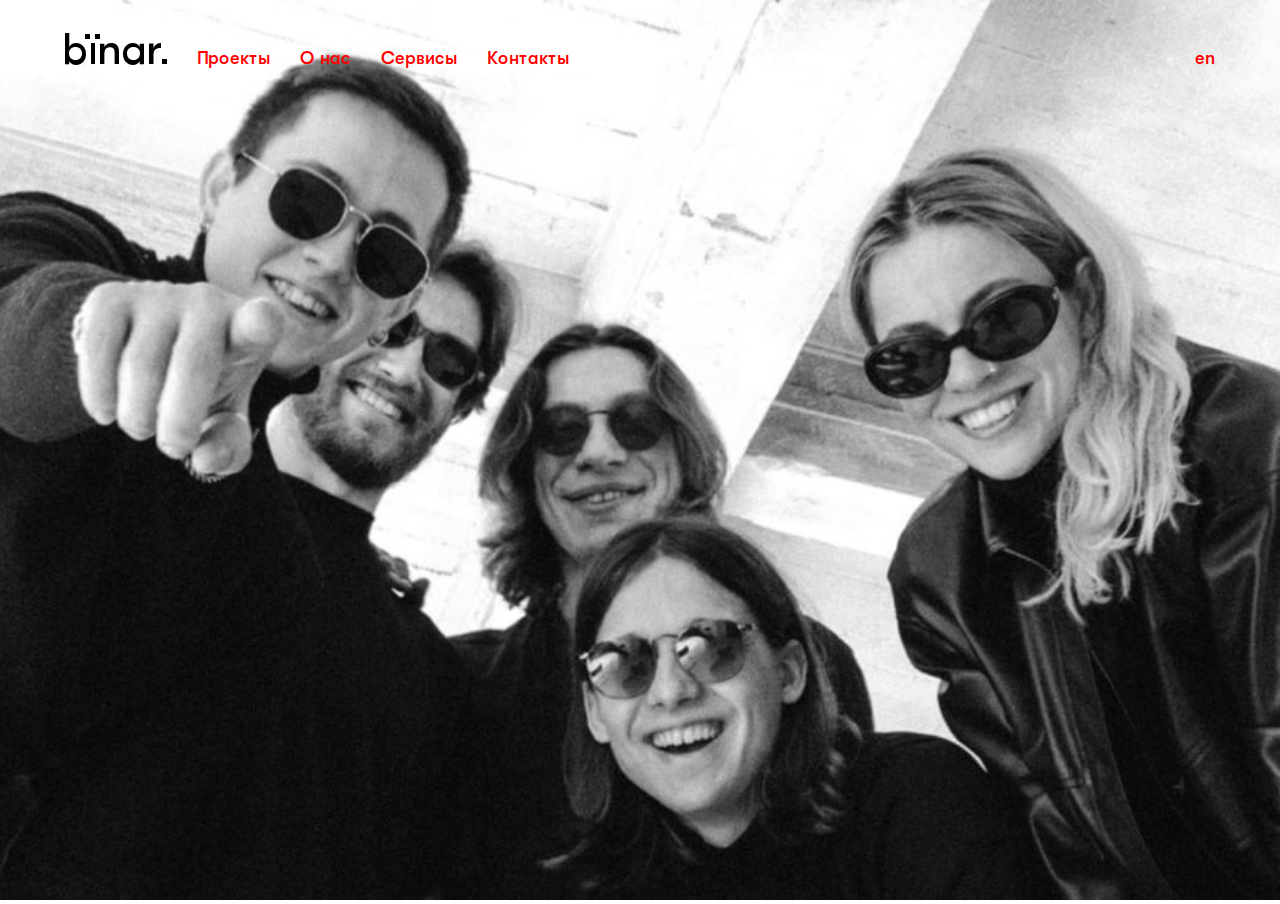
==== binar.html @ 8060cc8f "dddd" ====
<!DOCTYPE html>
<html lang="en">
<head>
    <meta charset="UTF-8">
    <title>_binar_</title>
    <link rel="stylesheet" href="font/stylesheet.css">
    <link rel="stylesheet" href="bibi.css">
</head>
<body>
<div class="main">
    <img class="main__img" src="img/main.jpg" alt="firsrscreen">
    <div class="main__head">
        <a class="main__link main__logo" href="https://www.behance.net/anna_sidorkina?tracking_source=search_projects%7Cbinar">
            <img src="img/LOgo.svg" alt="idinah">
        </a>
        <a class="main__link" href="https://www.behance.net/anna_sidorkina?tracking_source=search_projects%7Cbinar">Проекты</a>
        <a class="main__link" href="https://www.behance.net/anna_sidorkina?tracking_source=search_projects%7Cbinar">О нас</a>
        <a class="main__link" href="https://www.behance.net/anna_sidorkina?tracking_source=search_projects%7Cbinar">Сервисы</a>
        <a class="main__link" href="https://www.behance.net/anna_sidorkina?tracking_source=search_projects%7Cbinar">Контакты</a>
        <div class="main__emptyLink"></div>
        <a class="main__link "
           href="https://www.behance.net/anna_sidorkina?tracking_source=search_projects%7Cbinar">en</a>
    </div>
</div>
</body>
</html>
---- font/stylesheet.css ----
@font-face {
    font-family: 'GT Walsheim Pro';
    src: url('GTWalsheimPro-Light.eot');
    src: local('GT Walsheim Pro Light'), local('GTWalsheimPro-Light'),
        url('GTWalsheimPro-Light.eot?#iefix') format('embedded-opentype'),
        url('GTWalsheimPro-Light.woff2') format('woff2'),
        url('GTWalsheimPro-Light.woff') format('woff'),
        url('GTWalsheimPro-Light.ttf') format('truetype');
    font-weight: 300;
    font-style: normal;
}

@font-face {
    font-family: 'GT Walsheim Pro';
    src: url('GTWalsheimPro-Regular.eot');
    src: local('GT Walsheim Pro Regular'), local('GTWalsheimPro-Regular'),
        url('GTWalsheimPro-Regular.eot?#iefix') format('embedded-opentype'),
        url('GTWalsheimPro-Regular.woff2') format('woff2'),
        url('GTWalsheimPro-Regular.woff') format('woff'),
        url('GTWalsheimPro-Regular.ttf') format('truetype');
    font-weight: normal;
    font-style: normal;
}

@font-face {
    font-family: 'GT Walsheim Pro';
    src: url('GTWalsheimPro-ThinOblique.eot');
    src: local('GT Walsheim Pro Thin Oblique'), local('GTWalsheimPro-ThinOblique'),
        url('GTWalsheimPro-ThinOblique.eot?#iefix') format('embedded-opentype'),
        url('GTWalsheimPro-ThinOblique.woff2') format('woff2'),
        url('GTWalsheimPro-ThinOblique.woff') format('woff'),
        url('GTWalsheimPro-ThinOblique.ttf') format('truetype');
    font-weight: 100;
    font-style: italic;
}

@font-face {
    font-family: 'GT Walsheim Pro';
    src: url('GTWalsheimPro-Thin.eot');
    src: local('GT Walsheim Pro Thin'), local('GTWalsheimPro-Thin'),
        url('GTWalsheimPro-Thin.eot?#iefix') format('embedded-opentype'),
        url('GTWalsheimPro-Thin.woff2') format('woff2'),
        url('GTWalsheimPro-Thin.woff') format('woff'),
        url('GTWalsheimPro-Thin.ttf') format('truetype');
    font-weight: 100;
    font-style: normal;
}

@font-face {
    font-family: 'GT Walsheim Pro';
    src: url('GTWalsheimPro-BoldOblique.eot');
    src: local('GT Walsheim Pro Bold Oblique'), local('GTWalsheimPro-BoldOblique'),
        url('GTWalsheimPro-BoldOblique.eot?#iefix') format('embedded-opentype'),
        url('GTWalsheimPro-BoldOblique.woff2') format('woff2'),
        url('GTWalsheimPro-BoldOblique.woff') format('woff'),
        url('GTWalsheimPro-BoldOblique.ttf') format('truetype');
    font-weight: bold;
    font-style: italic;
}

@font-face {
    font-family: 'GT Walsheim Pro Ultra';
    src: url('GTWalsheimPro-UltraBold.eot');
    src: local('GT Walsheim Pro Ultra Bold'), local('GTWalsheimPro-UltraBold'),
        url('GTWalsheimPro-UltraBold.eot?#iefix') format('embedded-opentype'),
        url('GTWalsheimPro-UltraBold.woff2') format('woff2'),
        url('GTWalsheimPro-UltraBold.woff') format('woff'),
        url('GTWalsheimPro-UltraBold.ttf') format('truetype');
    font-weight: 800;
    font-style: normal;
}

@font-face {
    font-family: 'GT Walsheim Pro Ultra';
    src: url('GTWalsheimPro-UltraBoldOblique.eot');
    src: local('GT Walsheim Pro Ultra Bold Oblique'), local('GTWalsheimPro-UltraBoldOblique'),
        url('GTWalsheimPro-UltraBoldOblique.eot?#iefix') format('embedded-opentype'),
        url('GTWalsheimPro-UltraBoldOblique.woff2') format('woff2'),
        url('GTWalsheimPro-UltraBoldOblique.woff') format('woff'),
        url('GTWalsheimPro-UltraBoldOblique.ttf') format('truetype');
    font-weight: 800;
    font-style: italic;
}

@font-face {
    font-family: 'GT Walsheim Pro';
    src: url('GTWalsheimPro-MediumOblique.eot');
    src: local('GT Walsheim Pro Medium Oblique'), local('GTWalsheimPro-MediumOblique'),
        url('GTWalsheimPro-MediumOblique.eot?#iefix') format('embedded-opentype'),
        url('GTWalsheimPro-MediumOblique.woff2') format('woff2'),
        url('GTWalsheimPro-MediumOblique.woff') format('woff'),
        url('GTWalsheimPro-MediumOblique.ttf') format('truetype');
    font-weight: 500;
    font-style: italic;
}

@font-face {
    font-family: 'GT Walsheim Pro';
    src: url('GTWalsheimPro-Bold.eot');
    src: local('GT Walsheim Pro Bold'), local('GTWalsheimPro-Bold'),
        url('GTWalsheimPro-Bold.eot?#iefix') format('embedded-opentype'),
        url('GTWalsheimPro-Bold.woff2') format('woff2'),
        url('GTWalsheimPro-Bold.woff') format('woff'),
        url('GTWalsheimPro-Bold.ttf') format('truetype');
    font-weight: bold;
    font-style: normal;
}

@font-face {
    font-family: 'GT Walsheim Pro';
    src: url('GTWalsheimPro-Medium.eot');
    src: local('GT Walsheim Pro Medium'), local('GTWalsheimPro-Medium'),
        url('GTWalsheimPro-Medium.eot?#iefix') format('embedded-opentype'),
        url('GTWalsheimPro-Medium.woff2') format('woff2'),
        url('GTWalsheimPro-Medium.woff') format('woff'),
        url('GTWalsheimPro-Medium.ttf') format('truetype');
    font-weight: 500;
    font-style: normal;
}

@font-face {
    font-family: 'GT Walsheim Pro';
    src: url('GTWalsheimPro-RegularOblique.eot');
    src: local('GT Walsheim Pro Regular Oblique'), local('GTWalsheimPro-RegularOblique'),
        url('GTWalsheimPro-RegularOblique.eot?#iefix') format('embedded-opentype'),
        url('GTWalsheimPro-RegularOblique.woff2') format('woff2'),
        url('GTWalsheimPro-RegularOblique.woff') format('woff'),
        url('GTWalsheimPro-RegularOblique.ttf') format('truetype');
    font-weight: normal;
    font-style: italic;
}

@font-face {
    font-family: 'GT Walsheim Pro';
    src: url('GTWalsheimPro-LightOblique.eot');
    src: local('GT Walsheim Pro Light Oblique'), local('GTWalsheimPro-LightOblique'),
        url('GTWalsheimPro-LightOblique.eot?#iefix') format('embedded-opentype'),
        url('GTWalsheimPro-LightOblique.woff2') format('woff2'),
        url('GTWalsheimPro-LightOblique.woff') format('woff'),
        url('GTWalsheimPro-LightOblique.ttf') format('truetype');
    font-weight: 300;
    font-style: italic;
}

@font-face {
    font-family: 'GT Walsheim Pro Ultra';
    src: url('GTWalsheimPro-UltraLight.eot');
    src: local('GT Walsheim Pro Ultra Light'), local('GTWalsheimPro-UltraLight'),
        url('GTWalsheimPro-UltraLight.eot?#iefix') format('embedded-opentype'),
        url('GTWalsheimPro-UltraLight.woff2') format('woff2'),
        url('GTWalsheimPro-UltraLight.woff') format('woff'),
        url('GTWalsheimPro-UltraLight.ttf') format('truetype');
    font-weight: 200;
    font-style: normal;
}

@font-face {
    font-family: 'GT Walsheim Pro Ultra';
    src: url('GTWalsheimPro-UltraLightOblique.eot');
    src: local('GT Walsheim Pro Ultra Light Oblique'), local('GTWalsheimPro-UltraLightOblique'),
        url('GTWalsheimPro-UltraLightOblique.eot?#iefix') format('embedded-opentype'),
        url('GTWalsheimPro-UltraLightOblique.woff2') format('woff2'),
        url('GTWalsheimPro-UltraLightOblique.woff') format('woff'),
        url('GTWalsheimPro-UltraLightOblique.ttf') format('truetype');
    font-weight: 200;
    font-style: italic;
}

@font-face {
    font-family: 'GT Walsheim Pro';
    src: url('GTWalsheimPro-BlackOblique.eot');
    src: local('GT Walsheim Pro Black Oblique'), local('GTWalsheimPro-BlackOblique'),
        url('GTWalsheimPro-BlackOblique.eot?#iefix') format('embedded-opentype'),
        url('GTWalsheimPro-BlackOblique.woff2') format('woff2'),
        url('GTWalsheimPro-BlackOblique.woff') format('woff'),
        url('GTWalsheimPro-BlackOblique.ttf') format('truetype');
    font-weight: 900;
    font-style: italic;
}

@font-face {
    font-family: 'GT Walsheim Pro';
    src: url('GTWalsheimPro-Black.eot');
    src: local('GT Walsheim Pro Black'), local('GTWalsheimPro-Black'),
        url('GTWalsheimPro-Black.eot?#iefix') format('embedded-opentype'),
        url('GTWalsheimPro-Black.woff2') format('woff2'),
        url('GTWalsheimPro-Black.woff') format('woff'),
        url('GTWalsheimPro-Black.ttf') format('truetype');
    font-weight: 900;
    font-style: normal;
}

@font-face {
    font-family: 'GT Walsheim Pro Cond Ultra';
    src: url('GTWalsheimPro-CondensedUltraBold.eot');
    src: local('GT Walsheim Pro Condensed Ultra Bold'), local('GTWalsheimPro-CondensedUltraBold'),
        url('GTWalsheimPro-CondensedUltraBold.eot?#iefix') format('embedded-opentype'),
        url('GTWalsheimPro-CondensedUltraBold.woff2') format('woff2'),
        url('GTWalsheimPro-CondensedUltraBold.woff') format('woff'),
        url('GTWalsheimPro-CondensedUltraBold.ttf') format('truetype');
    font-weight: 800;
    font-style: normal;
}

@font-face {
    font-family: 'GT Walsheim Pro Condensed';
    src: url('GTWalsheimPro-CondensedLight.eot');
    src: local('GT Walsheim Pro Condensed Light'), local('GTWalsheimPro-CondensedLight'),
        url('GTWalsheimPro-CondensedLight.eot?#iefix') format('embedded-opentype'),
        url('GTWalsheimPro-CondensedLight.woff2') format('woff2'),
        url('GTWalsheimPro-CondensedLight.woff') format('woff'),
        url('GTWalsheimPro-CondensedLight.ttf') format('truetype');
    font-weight: 300;
    font-style: normal;
}

@font-face {
    font-family: 'GT Walsheim Pro Condensed';
    src: url('GTWalsheimPro-CondensedBoldOblique.eot');
    src: local('GT Walsheim Pro Condensed Bold Oblique'), local('GTWalsheimPro-CondensedBoldOblique'),
        url('GTWalsheimPro-CondensedBoldOblique.eot?#iefix') format('embedded-opentype'),
        url('GTWalsheimPro-CondensedBoldOblique.woff2') format('woff2'),
        url('GTWalsheimPro-CondensedBoldOblique.woff') format('woff'),
        url('GTWalsheimPro-CondensedBoldOblique.ttf') format('truetype');
    font-weight: bold;
    font-style: italic;
}

@font-face {
    font-family: 'GT Walsheim Pro Condensed';
    src: url('GTWalsheimPro-CondensedLightOblique.eot');
    src: local('GT Walsheim Pro Condensed Light Oblique'), local('GTWalsheimPro-CondensedLightOblique'),
        url('GTWalsheimPro-CondensedLightOblique.eot?#iefix') format('embedded-opentype'),
        url('GTWalsheimPro-CondensedLightOblique.woff2') format('woff2'),
        url('GTWalsheimPro-CondensedLightOblique.woff') format('woff'),
        url('GTWalsheimPro-CondensedLightOblique.ttf') format('truetype');
    font-weight: 300;
    font-style: italic;
}

@font-face {
    font-family: 'GT Walsheim Pro Condensed';
    src: url('GTWalsheimPro-CondensedThin.eot');
    src: local('GT Walsheim Pro Condensed Thin'), local('GTWalsheimPro-CondensedThin'),
        url('GTWalsheimPro-CondensedThin.eot?#iefix') format('embedded-opentype'),
        url('GTWalsheimPro-CondensedThin.woff2') format('woff2'),
        url('GTWalsheimPro-CondensedThin.woff') format('woff'),
        url('GTWalsheimPro-CondensedThin.ttf') format('truetype');
    font-weight: 100;
    font-style: normal;
}

@font-face {
    font-family: 'GTWalsheimPro-CondensedULightIt';
    src: url('GTWalsheimPro-CondensedUltraLightOblique.eot');
    src: local('GT Walsheim Pro Condensed Ultra Light Oblique'), local('GTWalsheimPro-CondensedUltraLightOblique'),
        url('GTWalsheimPro-CondensedUltraLightOblique.eot?#iefix') format('embedded-opentype'),
        url('GTWalsheimPro-CondensedUltraLightOblique.woff2') format('woff2'),
        url('GTWalsheimPro-CondensedUltraLightOblique.woff') format('woff'),
        url('GTWalsheimPro-CondensedUltraLightOblique.ttf') format('truetype');
    font-weight: 200;
    font-style: italic;
}

@font-face {
    font-family: 'GT Walsheim Pro Cond';
    src: url('GTWalsheimPro-CondensedMedium.eot');
    src: local('GT Walsheim Pro Condensed Medium'), local('GTWalsheimPro-CondensedMedium'),
        url('GTWalsheimPro-CondensedMedium.eot?#iefix') format('embedded-opentype'),
        url('GTWalsheimPro-CondensedMedium.woff2') format('woff2'),
        url('GTWalsheimPro-CondensedMedium.woff') format('woff'),
        url('GTWalsheimPro-CondensedMedium.ttf') format('truetype');
    font-weight: 500;
    font-style: normal;
}

@font-face {
    font-family: 'GT Walsheim Pro Condensed';
    src: url('GTWalsheimPro-CondensedBlackOblique.eot');
    src: local('GT Walsheim Pro Condensed Black Oblique'), local('GTWalsheimPro-CondensedBlackOblique'),
        url('GTWalsheimPro-CondensedBlackOblique.eot?#iefix') format('embedded-opentype'),
        url('GTWalsheimPro-CondensedBlackOblique.woff2') format('woff2'),
        url('GTWalsheimPro-CondensedBlackOblique.woff') format('woff'),
        url('GTWalsheimPro-CondensedBlackOblique.ttf') format('truetype');
    font-weight: 900;
    font-style: italic;
}

@font-face {
    font-family: 'GT Walsheim Pro Condensed';
    src: url('GTWalsheimPro-CondensedRegular.eot');
    src: local('GT Walsheim Pro Condensed Regular'), local('GTWalsheimPro-CondensedRegular'),
        url('GTWalsheimPro-CondensedRegular.eot?#iefix') format('embedded-opentype'),
        url('GTWalsheimPro-CondensedRegular.woff2') format('woff2'),
        url('GTWalsheimPro-CondensedRegular.woff') format('woff'),
        url('GTWalsheimPro-CondensedRegular.ttf') format('truetype');
    font-weight: normal;
    font-style: normal;
}

@font-face {
    font-family: 'GT Walsheim Pro Condensed';
    src: url('GTWalsheimPro-CondensedThinOblique.eot');
    src: local('GT Walsheim Pro Condensed Thin Oblique'), local('GTWalsheimPro-CondensedThinOblique'),
        url('GTWalsheimPro-CondensedThinOblique.eot?#iefix') format('embedded-opentype'),
        url('GTWalsheimPro-CondensedThinOblique.woff2') format('woff2'),
        url('GTWalsheimPro-CondensedThinOblique.woff') format('woff'),
        url('GTWalsheimPro-CondensedThinOblique.ttf') format('truetype');
    font-weight: 100;
    font-style: italic;
}

@font-face {
    font-family: 'GT Walsheim Pro Condensed';
    src: url('GTWalsheimPro-CondensedBold.eot');
    src: local('GT Walsheim Pro Condensed Bold'), local('GTWalsheimPro-CondensedBold'),
        url('GTWalsheimPro-CondensedBold.eot?#iefix') format('embedded-opentype'),
        url('GTWalsheimPro-CondensedBold.woff2') format('woff2'),
        url('GTWalsheimPro-CondensedBold.woff') format('woff'),
        url('GTWalsheimPro-CondensedBold.ttf') format('truetype');
    font-weight: bold;
    font-style: normal;
}

@font-face {
    font-family: 'GT Walsheim Pro Condensed';
    src: url('GTWalsheimPro-CondensedRegularOblique.eot');
    src: local('GT Walsheim Pro Condensed Regular Oblique'), local('GTWalsheimPro-CondensedRegularOblique'),
        url('GTWalsheimPro-CondensedRegularOblique.eot?#iefix') format('embedded-opentype'),
        url('GTWalsheimPro-CondensedRegularOblique.woff2') format('woff2'),
        url('GTWalsheimPro-CondensedRegularOblique.woff') format('woff'),
        url('GTWalsheimPro-CondensedRegularOblique.ttf') format('truetype');
    font-weight: normal;
    font-style: italic;
}

@font-face {
    font-family: 'GTWalsheimPro-CondensedULight';
    src: url('GTWalsheimPro-CondensedUltraLight.eot');
    src: local('GT Walsheim Pro Condensed Ultra Light'), local('GTWalsheimPro-CondensedUltraLight'),
        url('GTWalsheimPro-CondensedUltraLight.eot?#iefix') format('embedded-opentype'),
        url('GTWalsheimPro-CondensedUltraLight.woff2') format('woff2'),
        url('GTWalsheimPro-CondensedUltraLight.woff') format('woff'),
        url('GTWalsheimPro-CondensedUltraLight.ttf') format('truetype');
    font-weight: 200;
    font-style: normal;
}

@font-face {
    font-family: 'GT Walsheim Pro Cond Ultra';
    src: url('GTWalsheimPro-CondensedUltraBoldOblique.eot');
    src: local('GT Walsheim Pro Condensed Ultra Bold Oblique'), local('GTWalsheimPro-CondensedUltraBoldOblique'),
        url('GTWalsheimPro-CondensedUltraBoldOblique.eot?#iefix') format('embedded-opentype'),
        url('GTWalsheimPro-CondensedUltraBoldOblique.woff2') format('woff2'),
        url('GTWalsheimPro-CondensedUltraBoldOblique.woff') format('woff'),
        url('GTWalsheimPro-CondensedUltraBoldOblique.ttf') format('truetype');
    font-weight: 800;
    font-style: italic;
}

@font-face {
    font-family: 'GT Walsheim Pro Cond';
    src: url('GTWalsheimPro-CondensedMediumOblique.eot');
    src: local('GT Walsheim Pro Condensed Medium Oblique'), local('GTWalsheimPro-CondensedMediumOblique'),
        url('GTWalsheimPro-CondensedMediumOblique.eot?#iefix') format('embedded-opentype'),
        url('GTWalsheimPro-CondensedMediumOblique.woff2') format('woff2'),
        url('GTWalsheimPro-CondensedMediumOblique.woff') format('woff'),
        url('GTWalsheimPro-CondensedMediumOblique.ttf') format('truetype');
    font-weight: 500;
    font-style: italic;
}

@font-face {
    font-family: 'GT Walsheim Pro Condensed';
    src: url('GTWalsheimPro-CondensedBlack.eot');
    src: local('GT Walsheim Pro Condensed Black'), local('GTWalsheimPro-CondensedBlack'),
        url('GTWalsheimPro-CondensedBlack.eot?#iefix') format('embedded-opentype'),
        url('GTWalsheimPro-CondensedBlack.woff2') format('woff2'),
        url('GTWalsheimPro-CondensedBlack.woff') format('woff'),
        url('GTWalsheimPro-CondensedBlack.ttf') format('truetype');
    font-weight: 900;
    font-style: normal;
}
---- bibi.css ----
body, html {
    font-family: 'GT Walsheim Pro';
    margin: 0;
    padding: 0;

    /* font-family: ;*/
}

/*.conteiner {
    padding-left: 180px;
    padding-right: 30px ;
    margin: auto;
}
.head a {
    font-size:18px;
    text-decoration-line: none ;
    color: #E6E3E1;
    padding-left: 20px;
}
#lang {
    float: right;
}*/
.main {
    width: 100vw;
    height: 100vh;
}

.main__img {
    width: 100%;
    height: 100%;
    object-fit: cover;
}

.main__head {
    display: flex;
    flex-direction: row;
    position: absolute;
    top: 0;
    left: 0;
    right: 0;
    height: 115px;
    align-items: center;
    margin-left: 50px;
    margin-right: 50px;
}

.main__link {
    padding: 0 15px;
    color: red;
    font-weight: 500;
    text-decoration-line: none;
    font-size: 18px;
    transition: 0.3s;
}
.main__link:hover {
    opacity: 0.5;
}
.main__emptyLink {
    flex: 1;
}
.main__logo {
    align-self: flex-start;
    margin-top: 33px;
}
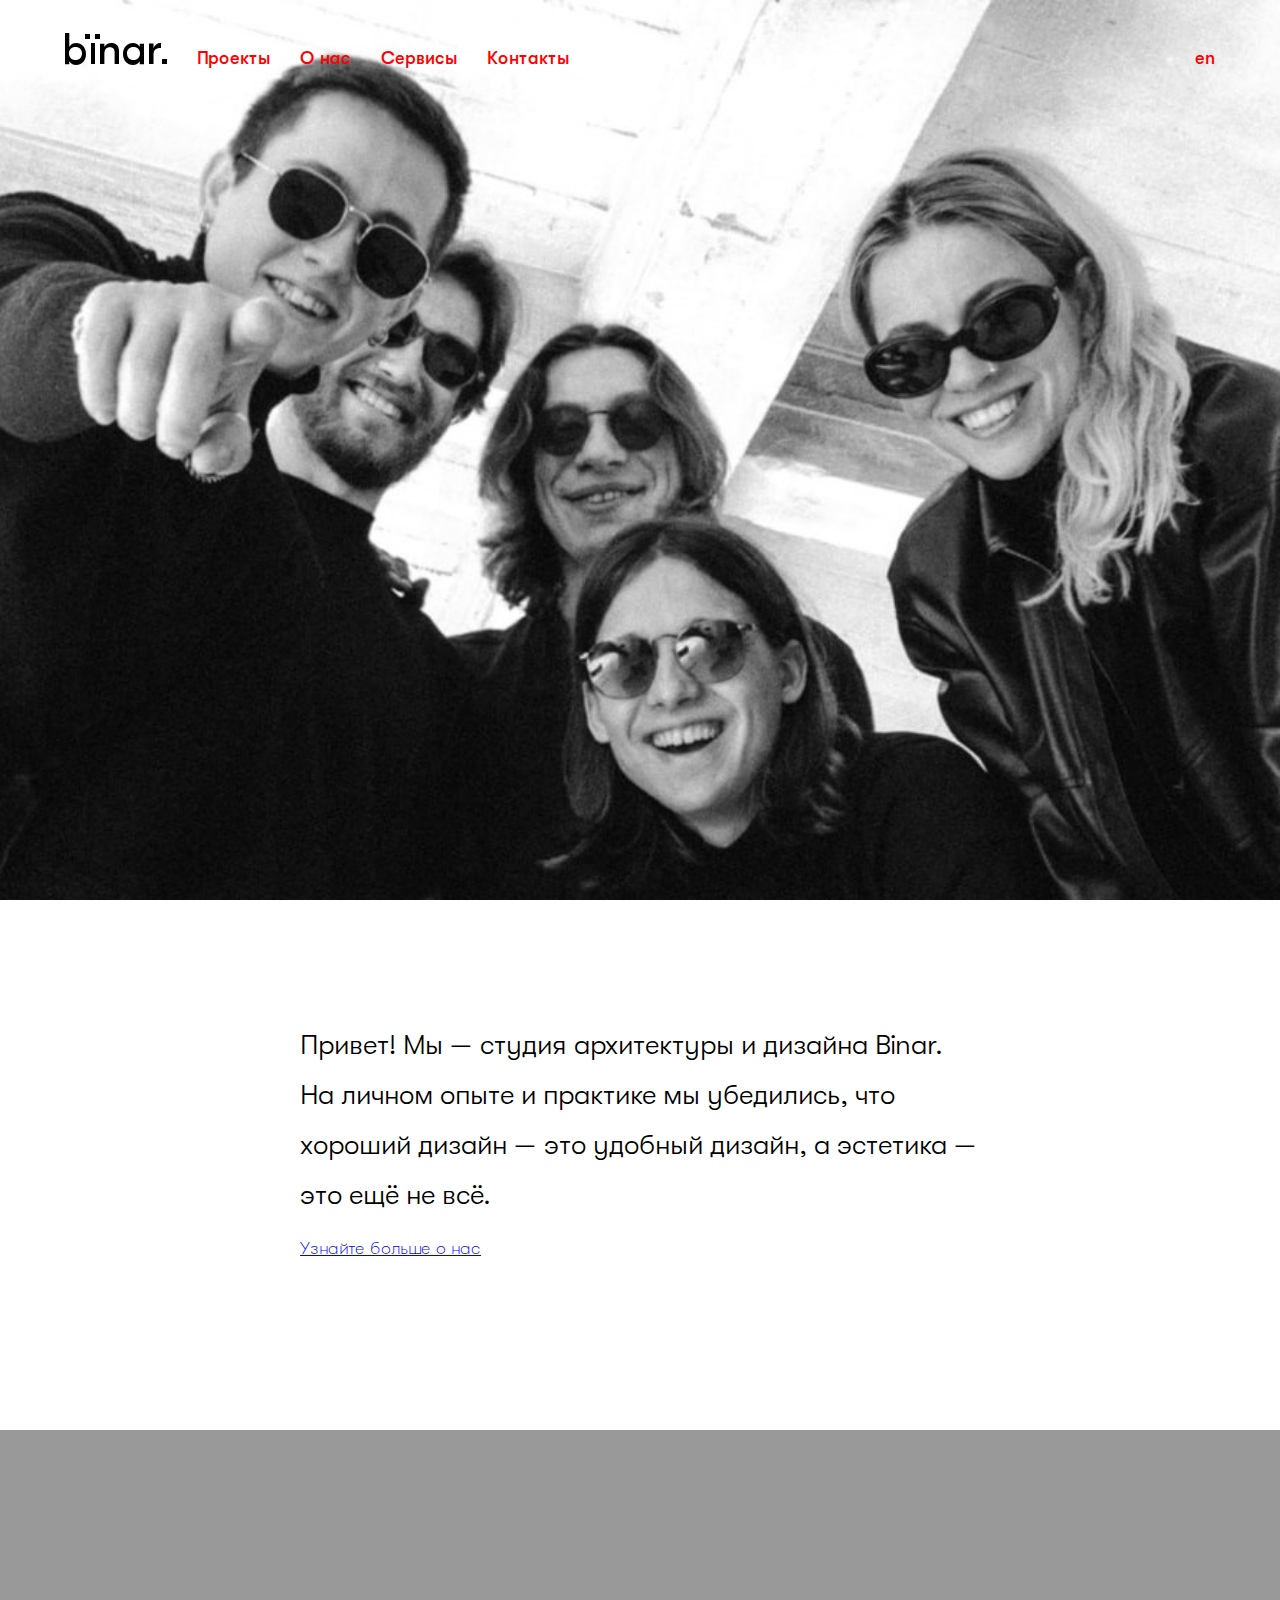
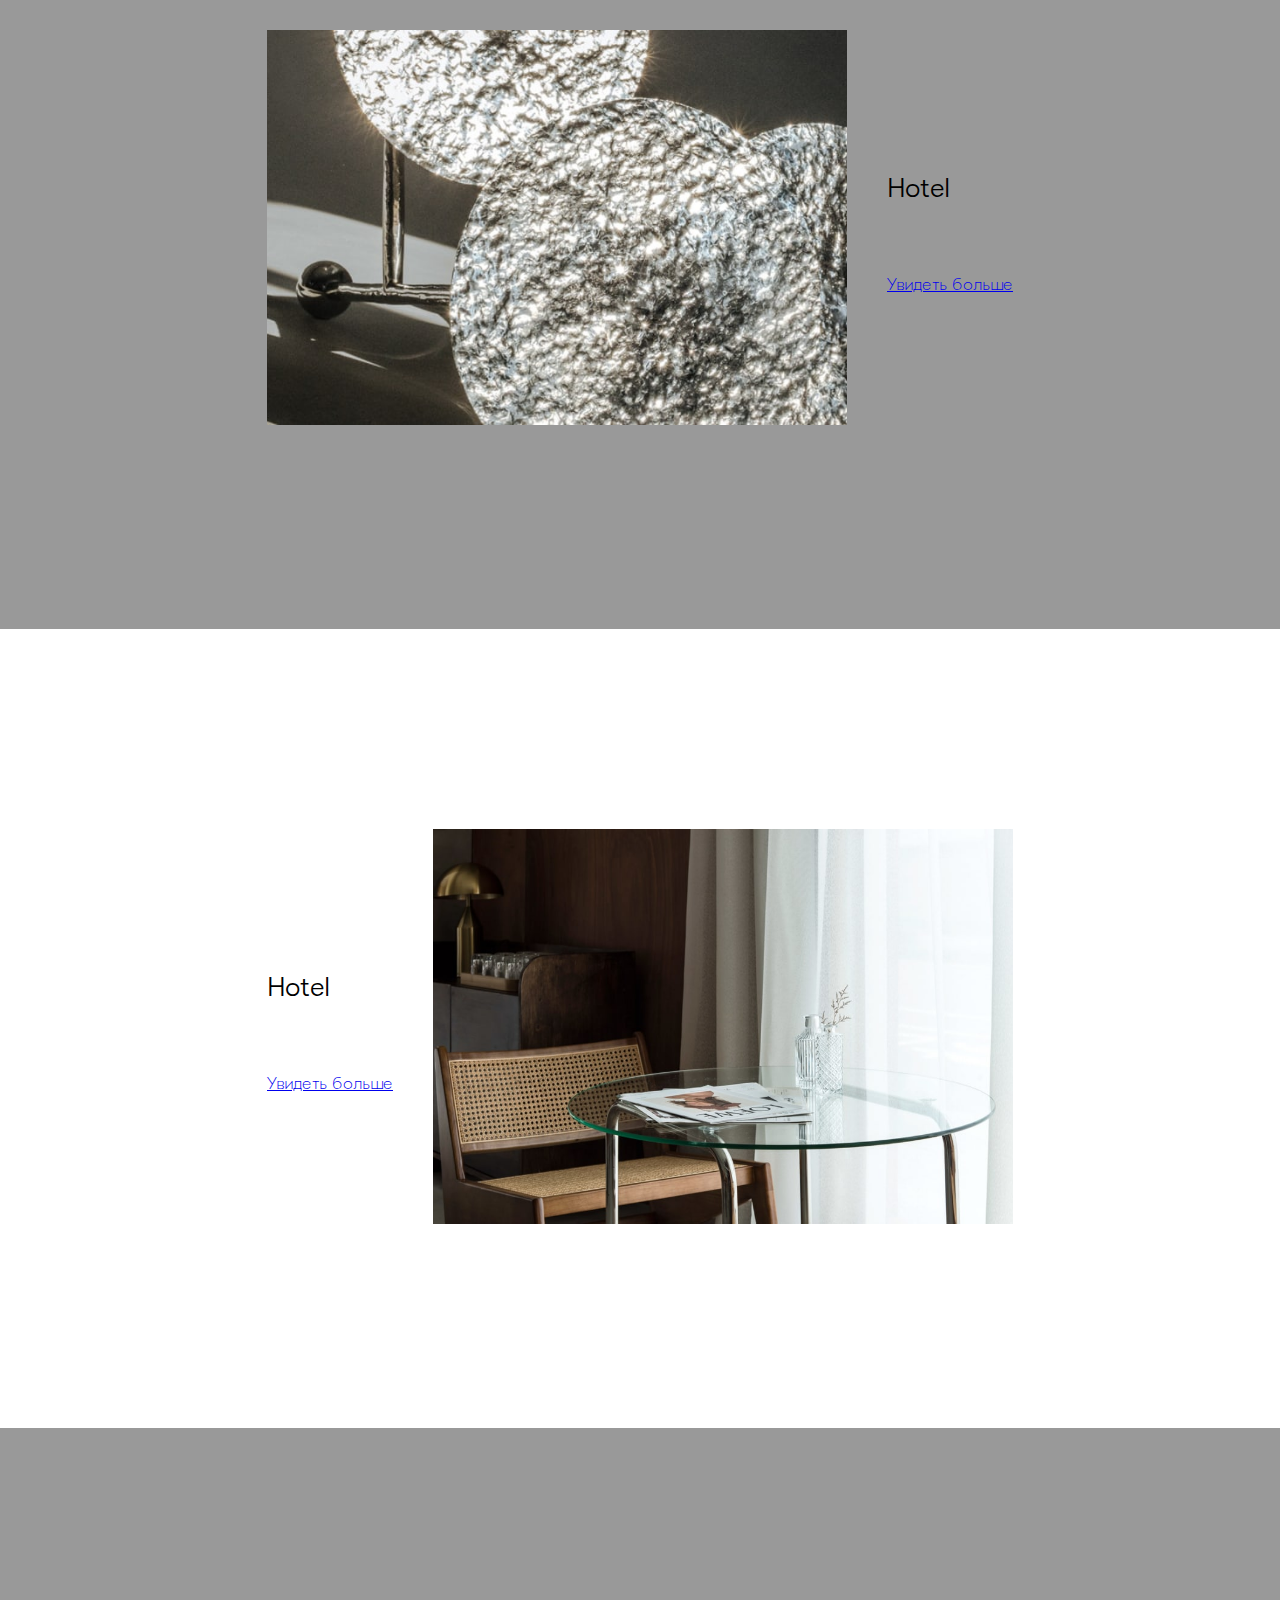
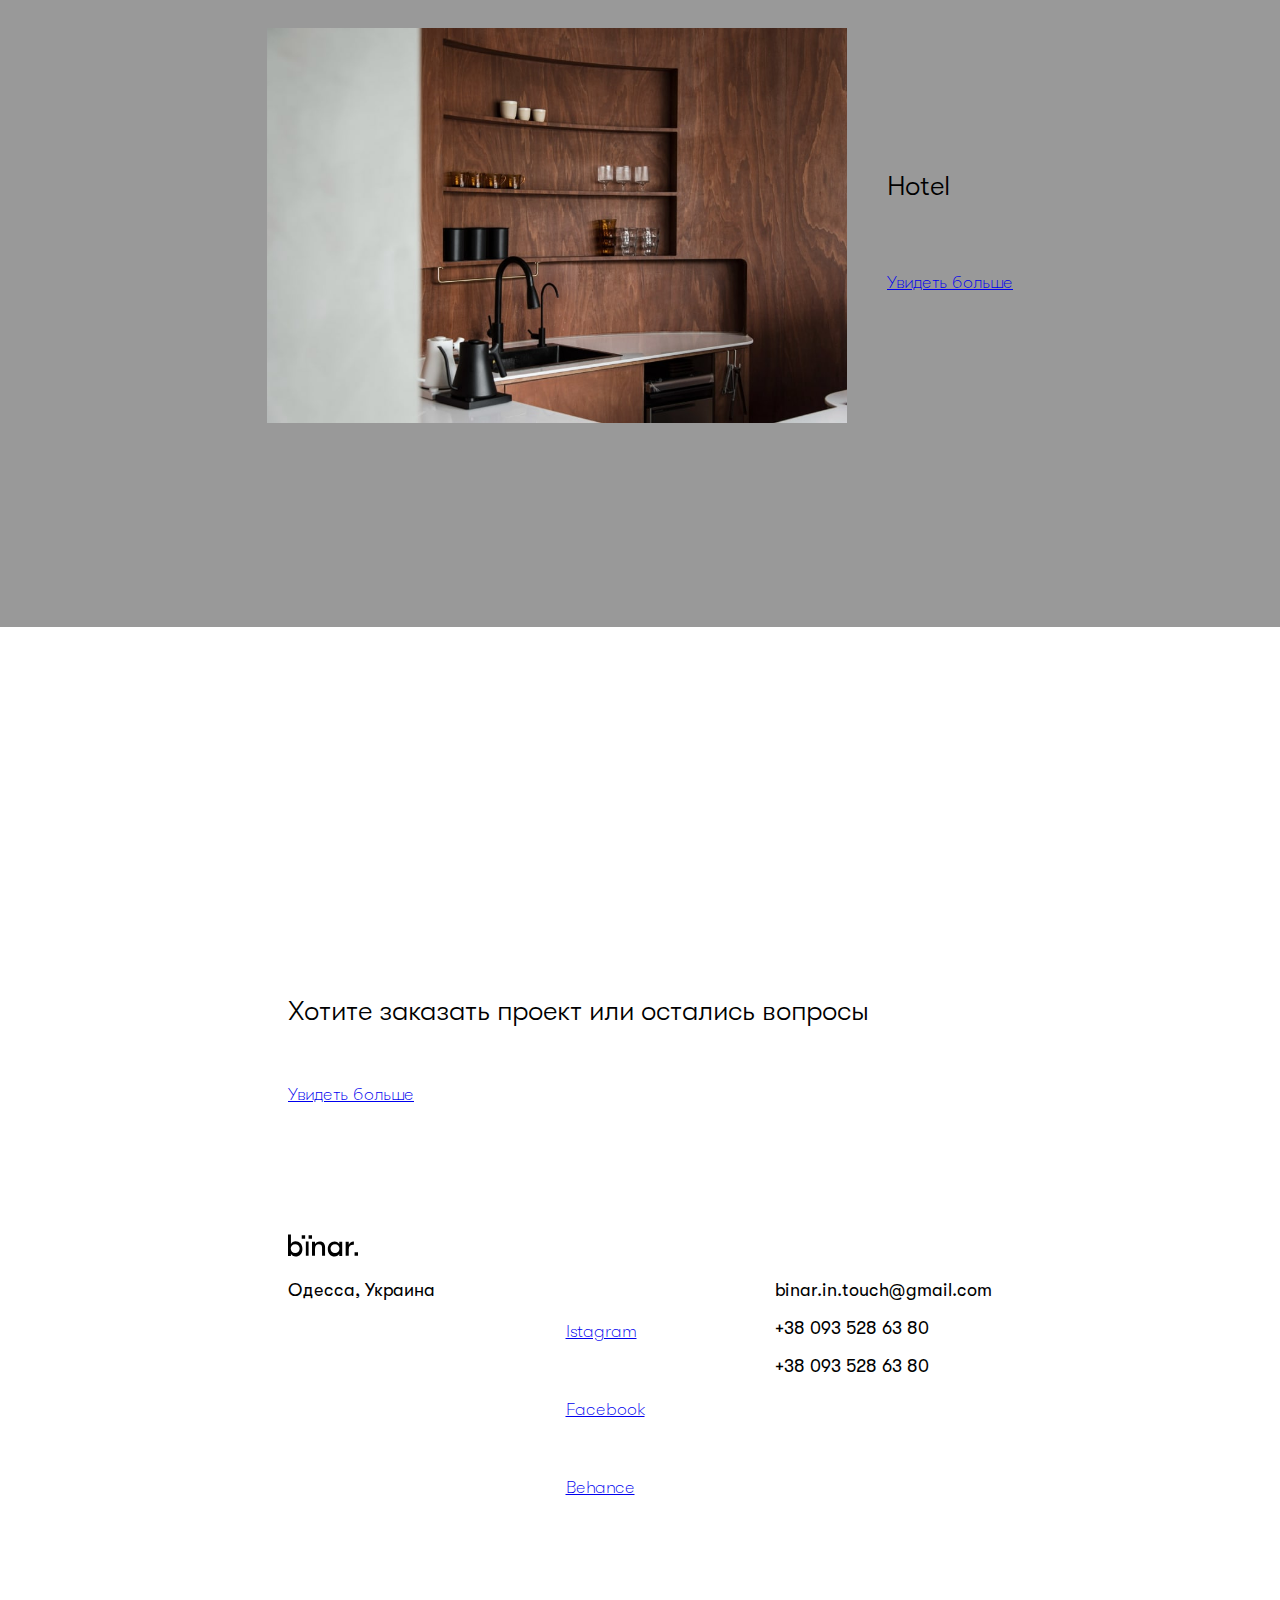
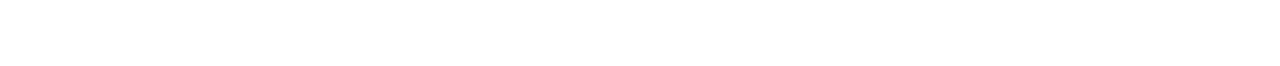
==== commit 159776e8: "(rgwr)" ====
--- a/binar.html
+++ b/binar.html
@@ -22,5 +22,66 @@
            href="https://www.behance.net/anna_sidorkina?tracking_source=search_projects%7Cbinar">en</a>
     </div>
 </div>
+<div class="content">
+        <p>
+            Привет! Мы — студия архитектуры и дизайна
+            Binar. На личном опыте и практике мы
+            убедились, что хороший дизайн — это удобный
+            дизайн, а эстетика — это ещё не всё.
+        </p>
+        <a href="https://www.behance.net/anna_sidorkina?tracking_source=search_projects%7Cbinar">Узнайте больше о нас</a>
+    </div>
+<div class="back">
+    <div class="hotel">
+        <div>
+            <img src="img/1PIK.jpg" alt="">
+        </div>
+        <div class="hotel__description">
+            <h1>Hotel</h1>
+        <a href="https://www.behance.net/anna_sidorkina?tracking_source=search_projects%7Cbinar">Увидеть больше</a>
+        </div>
+    </div>
+</div>
+    <div class="hotel__mirror">
+        <div>
+            <img src="img/photo_2022-03-15_10-44-42.jpg" alt="">
+        </div>
+        <div class="hotel__mirror__description">
+            <h1>Hotel</h1>
+            <a href="https://www.behance.net/anna_sidorkina?tracking_source=search_projects%7Cbinar">Увидеть больше</a>
+        </div>
+</div>
+<div class="back">
+    <div class="hotel">
+        <div>
+            <img src="img/photo_2022-03-15_10-44-50.jpg" alt="">
+        </div>
+        <div class="hotel__description">
+            <h1>Hotel</h1>
+            <a href="https://www.behance.net/anna_sidorkina?tracking_source=search_projects%7Cbinar">Увидеть больше</a>
+        </div>
+    </div>
+</div>
+<div class="contact">
+    <div class="contact__question">
+        <h1>Хотите заказать проект или остались вопросы</h1>
+        <a href="https://www.behance.net/anna_sidorkina?tracking_source=search_projects%7Cbinar">Увидеть больше</a>
+    </div>
+    <img src="img/LOgo.svg" alt="idinah">
+    <div class="contentForm">
+        <p>Одесса, Украина</p>
+        <div>
+            <a class="contact__link" href="https://www.behance.net/anna_sidorkina?tracking_source=search_projects%7Cbinar">Istagram</a>
+            <a class="contact__link" href="https://www.behance.net/anna_sidorkina?tracking_source=search_projects%7Cbinar">Facebook</a>
+            <a class="contact__link" href="https://www.behance.net/anna_sidorkina?tracking_source=search_projects%7Cbinar">Behance</a>
+        </div>
+        <div>
+            <p>binar.in.touch@gmail.com</p>
+            <p>+38 093 528 63 80</p>
+            <p>+38 093 528 63 80</p>
+        </div>
+    </div>
+</div>
+
 </body>
 </html>
--- a/bibi.css
+++ b/bibi.css
@@ -6,6 +6,8 @@
 
     /* font-family: ;*/
 }
+
+body * {box-sizing: border-box}
 
 /*.conteiner {
     padding-left: 180px;
@@ -22,7 +24,7 @@
     float: right;
 }*/
 .main {
-    width: 100vw;
+    width: 100%;
     height: 100vh;
 }
 
@@ -63,3 +65,124 @@
     align-self: flex-start;
     margin-top: 33px;
 }
+.content{
+    padding: 120px 140px 160px;
+    line-height: 50px;
+    font-size: 28px;
+    font-weight: 300;
+    max-width: 960px;
+    margin: 0 auto;
+}
+.content p{
+    margin: 0;
+}
+.content a{
+    margin-top: 30px;
+    font-size: 18px;
+    font-weight: 100;
+    line-height: 23px;
+}
+.hotel{
+    display: flex;
+    flex-direction: row;
+    justify-content: center;
+    padding-bottom: 200px;
+    padding-top: 200px;
+}
+.hotel__mirror{
+    display: flex;
+    flex-direction: row-reverse;
+    justify-content: center;
+    padding-bottom: 200px;
+    padding-top: 200px;
+}
+
+.hotel img{
+    width: 580px;
+    height: 395px;
+    object-fit: cover;
+}
+.hotel a{
+    margin-top: 60px;
+    font-size: 18px;
+    font-weight: 100;
+    line-height: 23px;
+}
+
+.hotel h1{
+    line-height: 50px;
+    font-size: 28px;
+    font-weight: 300;
+    margin: 0;
+}
+.hotel__description{
+    padding-left: 40px;
+    display: flex;
+    flex-direction: column;
+    justify-content: center;
+}
+.back{
+    background-color: #999999;
+    width: 100%;
+    object-fit: cover;
+}
+.hotel__mirror img{
+    width: 580px;
+    height: 395px;
+    object-fit: cover;
+}
+.hotel__mirror a{
+    margin-top: 60px;
+    font-size: 18px;
+    font-weight: 100;
+    line-height: 23px;
+}
+
+.hotel__mirror h1{
+    line-height: 50px;
+    font-size: 28px;
+    font-weight: 300;
+    margin: 0;
+}
+.hotel__mirror__description{
+    padding-right: 40px;
+    display: flex;
+    flex-direction: column;
+    justify-content: center;
+}
+.contact{
+    padding-top: 370px;
+    padding-bottom: 170px;
+    width: 55%;
+    margin: 0 auto;
+}
+.contact h1{
+    line-height: 1;
+    font-size: 28px;
+    font-weight: 300;
+    margin: 0;
+}
+.contact a{
+    margin-top: 60px;
+    font-size: 18px;
+    font-weight: 100;
+    line-height: 1;
+    display: block;
+}
+.contentForm{
+    display: flex;
+    flex-direction: row;
+    justify-content: space-between;
+    font-size: 18px;
+}
+.contact__link{
+    padding: 0;
+}
+.contact img {
+    width: 70px;
+    height: 25px;
+}
+.contact__question {
+    margin-bottom: 130px;
+}
+
